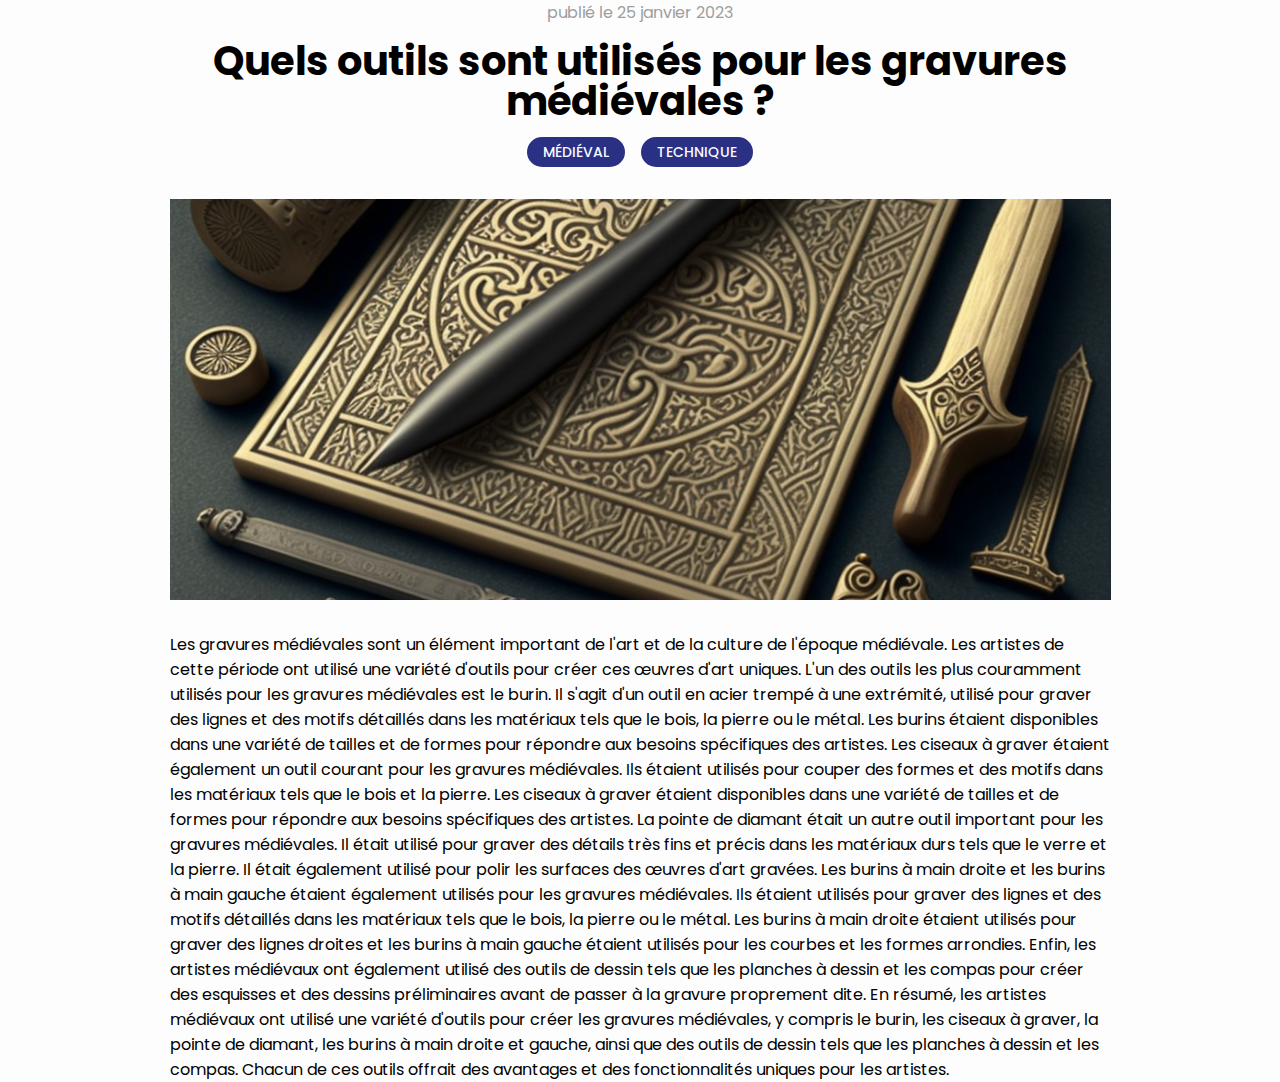
==== article.html @ 395413ae "first part of article page" ====
<!DOCTYPE html>
<html>
	<head>
 		<meta charset="utf-8" />
 		<title>
			Quels outils sont utilisés pour les gravures médiévales ? | Projet NFT
		</title>

		<meta content="width=device-width, initial-scale=1" name="viewport" />


		<link rel="preconnect" href="https://fonts.googleapis.com">
		<link rel="preconnect" href="https://fonts.gstatic.com" crossorigin>
        <link href="https://fonts.googleapis.com/css2?family=Poppins:wght@400;500;600;700&display=swap" rel="stylesheet">

		<link rel="stylesheet" href="styles/reset.css" />
		<link rel="stylesheet" href="styles/article.css" />
 	</head>
    <body>
        <main>
            <section class="article">
                <div class="first_info">
                    <p class="date">publié le 25 janvier 2023</p>
                    <h1>Quels outils sont utilisés pour les gravures médiévales ?</h1>
                    <div class="artwork-tag">
                        <span class="tag">Médiéval</span>
                        <span class="tag">Technique</span>
                    </div>
                </div>
                <img src="images/article_outils_medievals.png" alt="outils_medievals">
                <p>Les gravures médiévales sont un élément important de l'art et de la culture de l'époque médiévale. Les artistes de cette période ont utilisé une variété d'outils pour créer ces œuvres d'art uniques.
    
                    L'un des outils les plus couramment utilisés pour les gravures médiévales est le burin. Il s'agit d'un outil en acier trempé à une extrémité, utilisé pour graver des lignes et des motifs détaillés dans les matériaux tels que le bois, la pierre ou le métal. Les burins étaient disponibles dans une variété de tailles et de formes pour répondre aux besoins spécifiques des artistes.
                    
                    Les ciseaux à graver étaient également un outil courant pour les gravures médiévales. Ils étaient utilisés pour couper des formes et des motifs dans les matériaux tels que le bois et la pierre. Les ciseaux à graver étaient disponibles dans une variété de tailles et de formes pour répondre aux besoins spécifiques des artistes.
                    
                    La pointe de diamant était un autre outil important pour les gravures médiévales. Il était utilisé pour graver des détails très fins et précis dans les matériaux durs tels que le verre et la pierre. Il était également utilisé pour polir les surfaces des œuvres d'art gravées.
                    
                    Les burins à main droite et les burins à main gauche étaient également utilisés pour les gravures médiévales. Ils étaient utilisés pour graver des lignes et des motifs détaillés dans les matériaux tels que le bois, la pierre ou le métal. Les burins à main droite étaient utilisés pour graver des lignes droites et les burins à main gauche étaient utilisés pour les courbes et les formes arrondies.
                    
                    Enfin, les artistes médiévaux ont également utilisé des outils de dessin tels que les planches à dessin et les compas pour créer des esquisses et des dessins préliminaires avant de passer à la gravure proprement dite.
                    
                    En résumé, les artistes médiévaux ont utilisé une variété d'outils pour créer les gravures médiévales, y compris le burin, les ciseaux à graver, la pointe de diamant, les burins à main droite et gauche, ainsi que des outils de dessin tels que les planches à dessin et les compas. Chacun de ces outils offrait des avantages et des fonctionnalités uniques pour les artistes.</p>
            </section>
        </main>
    </body>
---- styles/article.css ----
body{
    margin: auto 0;
    font-family: "poppins", sans-serif;
    background-color: #FDFDFD;
    display: flex;
    justify-content: center;
    flex-direction: column;
}

main{
    margin: 0px 20%;
    display: flex;
    align-items: center;
    flex-direction: column;
}

section{
    display: flex;
    flex-direction: column;
    align-items: center;
    gap: 32px;
}

.first_info{
    display: flex;
    flex-direction: column;
    gap: 16px;
}

p{
    line-height: normal;
}

.date{
    font-size: 16px;
    color: #9E9E9E;
    font-weight: 400;
    text-align: center;
}

h1{
    font-weight: 700;
    font-size: 40px;
    text-align: center;
}

.article img{
    width: 941px;
    height: 401px;
    object-fit: cover;
}

.artwork-tag{
    display: flex;
    justify-content: center;
    gap: 16px;
}

.artwork-tag .tag {
    display: inline-block;
    padding: 0.5rem 1rem;
    font-size: 14px;
    text-transform: uppercase;
    color: #F9F9FF;
    border-radius: 100px;
    font-weight: 500;
    background-color: #2A3084;
}
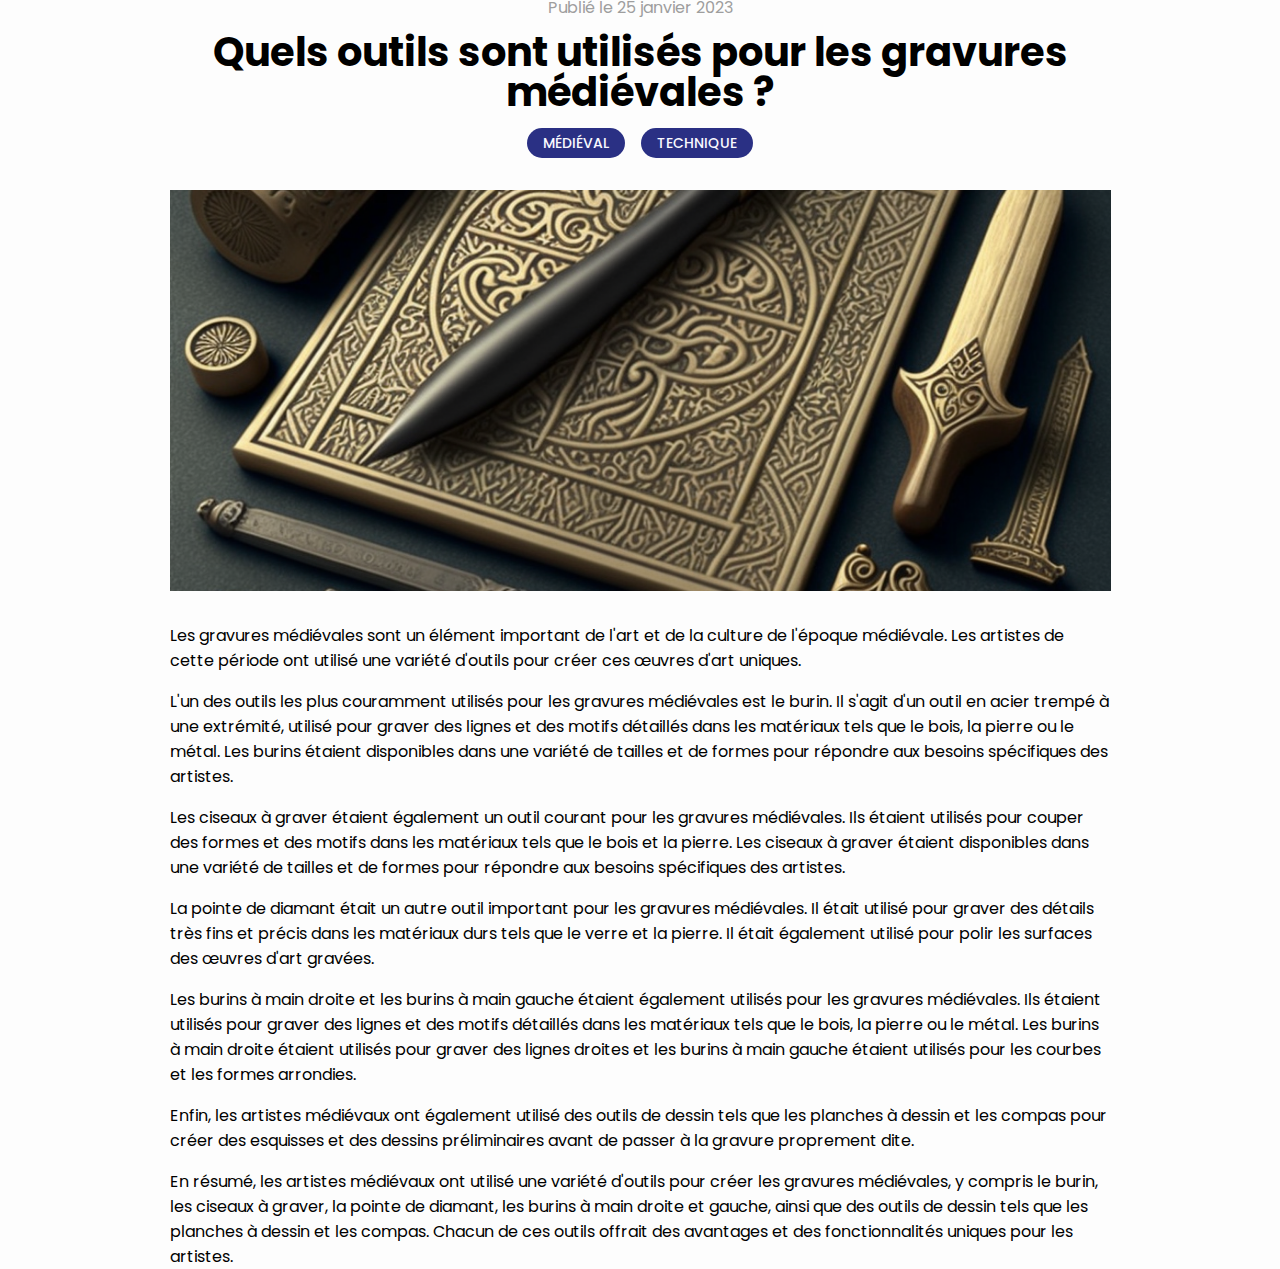
==== commit 73f3b1d4: "Update article" ====
--- a/article.html
+++ b/article.html
@@ -20,7 +20,7 @@
         <main>
             <section class="article">
                 <div class="first_info">
-                    <p class="date">publié le 25 janvier 2023</p>
+                    <p class="date">Publié le 25 janvier 2023</p>
                     <h1>Quels outils sont utilisés pour les gravures médiévales ?</h1>
                     <div class="artwork-tag">
                         <span class="tag">Médiéval</span>
@@ -28,19 +28,32 @@
                     </div>
                 </div>
                 <img src="images/article_outils_medievals.png" alt="outils_medievals">
-                <p>Les gravures médiévales sont un élément important de l'art et de la culture de l'époque médiévale. Les artistes de cette période ont utilisé une variété d'outils pour créer ces œuvres d'art uniques.
-    
-                    L'un des outils les plus couramment utilisés pour les gravures médiévales est le burin. Il s'agit d'un outil en acier trempé à une extrémité, utilisé pour graver des lignes et des motifs détaillés dans les matériaux tels que le bois, la pierre ou le métal. Les burins étaient disponibles dans une variété de tailles et de formes pour répondre aux besoins spécifiques des artistes.
-                    
-                    Les ciseaux à graver étaient également un outil courant pour les gravures médiévales. Ils étaient utilisés pour couper des formes et des motifs dans les matériaux tels que le bois et la pierre. Les ciseaux à graver étaient disponibles dans une variété de tailles et de formes pour répondre aux besoins spécifiques des artistes.
-                    
-                    La pointe de diamant était un autre outil important pour les gravures médiévales. Il était utilisé pour graver des détails très fins et précis dans les matériaux durs tels que le verre et la pierre. Il était également utilisé pour polir les surfaces des œuvres d'art gravées.
-                    
-                    Les burins à main droite et les burins à main gauche étaient également utilisés pour les gravures médiévales. Ils étaient utilisés pour graver des lignes et des motifs détaillés dans les matériaux tels que le bois, la pierre ou le métal. Les burins à main droite étaient utilisés pour graver des lignes droites et les burins à main gauche étaient utilisés pour les courbes et les formes arrondies.
-                    
-                    Enfin, les artistes médiévaux ont également utilisé des outils de dessin tels que les planches à dessin et les compas pour créer des esquisses et des dessins préliminaires avant de passer à la gravure proprement dite.
-                    
-                    En résumé, les artistes médiévaux ont utilisé une variété d'outils pour créer les gravures médiévales, y compris le burin, les ciseaux à graver, la pointe de diamant, les burins à main droite et gauche, ainsi que des outils de dessin tels que les planches à dessin et les compas. Chacun de ces outils offrait des avantages et des fonctionnalités uniques pour les artistes.</p>
+                <p class="article-content">
+                    <span>
+                        Les gravures médiévales sont un élément important de l'art et de la culture de l'époque médiévale. Les artistes de cette période ont utilisé une variété d'outils pour créer ces œuvres d'art uniques.
+                    </span>
+                    <span>
+                        L'un des outils les plus couramment utilisés pour les gravures médiévales est le burin. Il s'agit d'un outil en acier trempé à une extrémité, utilisé pour graver des lignes et des motifs détaillés dans les matériaux tels que le bois, la pierre ou le métal. Les burins étaient disponibles dans une variété de tailles et de formes pour répondre aux besoins spécifiques des artistes.
+                    </span>
+                    <span>
+                        Les ciseaux à graver étaient également un outil courant pour les gravures médiévales. Ils étaient utilisés pour couper des formes et des motifs dans les matériaux tels que le bois et la pierre. Les ciseaux à graver étaient disponibles dans une variété de tailles et de formes pour répondre aux besoins spécifiques des artistes.
+                    </span>
+                    <span>
+                        La pointe de diamant était un autre outil important pour les gravures médiévales. Il était utilisé pour graver des détails très fins et précis dans les matériaux durs tels que le verre et la pierre. Il était également utilisé pour polir les surfaces des œuvres d'art gravées.
+                    </span>
+                    <span>
+                        Les burins à main droite et les burins à main gauche étaient également utilisés pour les gravures médiévales. Ils étaient utilisés pour graver des lignes et des motifs détaillés dans les matériaux tels que le bois, la pierre ou le métal. Les burins à main droite étaient utilisés pour graver des lignes droites et les burins à main gauche étaient utilisés pour les courbes et les formes arrondies.
+                    </span>
+                    <span>
+                        Enfin, les artistes médiévaux ont également utilisé des outils de dessin tels que les planches à dessin et les compas pour créer des esquisses et des dessins préliminaires avant de passer à la gravure proprement dite.
+                    </span>
+                    <span>
+                        En résumé, les artistes médiévaux ont utilisé une variété d'outils pour créer les gravures médiévales, y compris le burin, les ciseaux à graver, la pointe de diamant, les burins à main droite et gauche, ainsi que des outils de dessin tels que les planches à dessin et les compas. Chacun de ces outils offrait des avantages et des fonctionnalités uniques pour les artistes.
+                    </span>
+                </p>
+            </section>
+            <section class="similar-article">
+
             </section>
         </main>
     </body>--- a/styles/article.css
+++ b/styles/article.css
@@ -27,7 +27,7 @@
     gap: 16px;
 }
 
-p{
+p span{
     line-height: normal;
 }
 
@@ -66,3 +66,8 @@
     font-weight: 500;
     background-color: #2A3084;
 }
+.article-content {
+    display: flex;
+    flex-direction: column;
+    gap: 16px;
+}
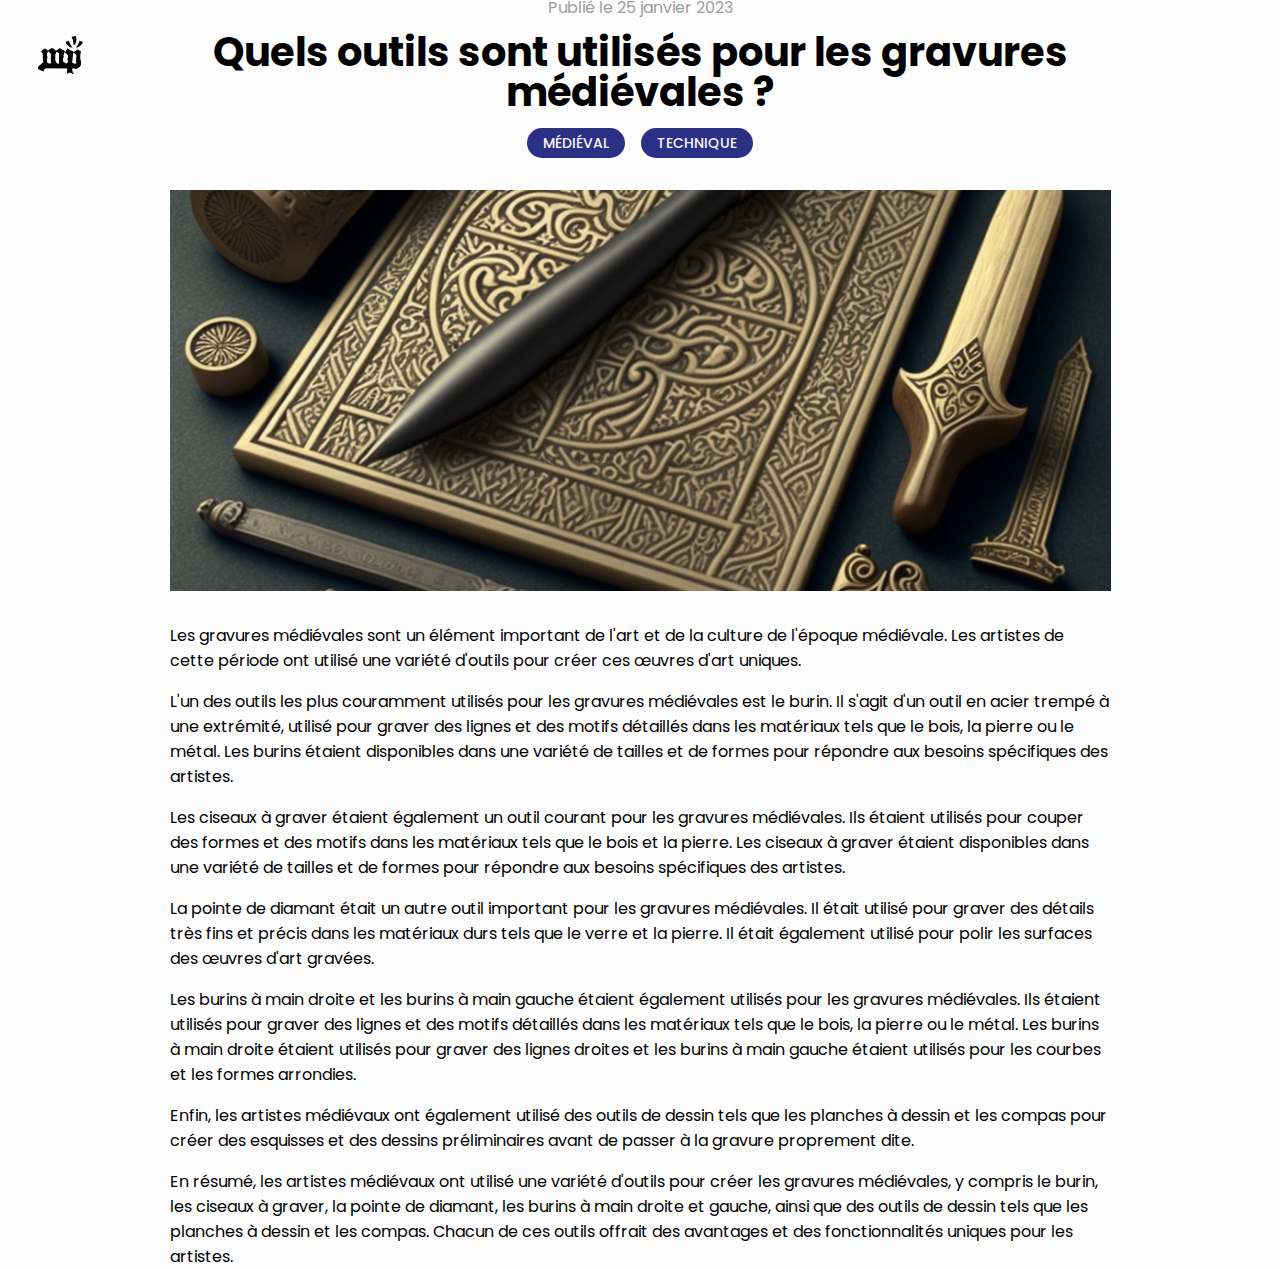
==== commit 518ce51a: "add logo article" ====
--- a/article.html
+++ b/article.html
@@ -3,7 +3,7 @@
 	<head>
  		<meta charset="utf-8" />
  		<title>
-			Quels outils sont utilisés pour les gravures médiévales ? | Projet NFT
+			Quels outils sont utilisés pour les gravures médiévales ? | Le château des ombres
 		</title>
 
 		<meta content="width=device-width, initial-scale=1" name="viewport" />
@@ -15,8 +15,11 @@
 
 		<link rel="stylesheet" href="styles/reset.css" />
 		<link rel="stylesheet" href="styles/article.css" />
+
+        <link rel="shortcut icon" type="image/png" href="images/logo.png"/>
  	</head>
     <body>
+        <a class="btn_logo" href="index.html"><img src="images/logo.png" alt="logo MathThePrinter"></a>
         <main>
             <section class="article">
                 <div class="first_info">
--- a/styles/article.css
+++ b/styles/article.css
@@ -6,6 +6,17 @@
     justify-content: center;
     flex-direction: column;
 }
+
+.btn_logo{
+    position: absolute;
+    top:4%;
+    left:3%;
+  }
+
+  .btn_logo img{
+    width: 50%;
+    height: 50%;
+  }
 
 main{
     margin: 0px 20%;
